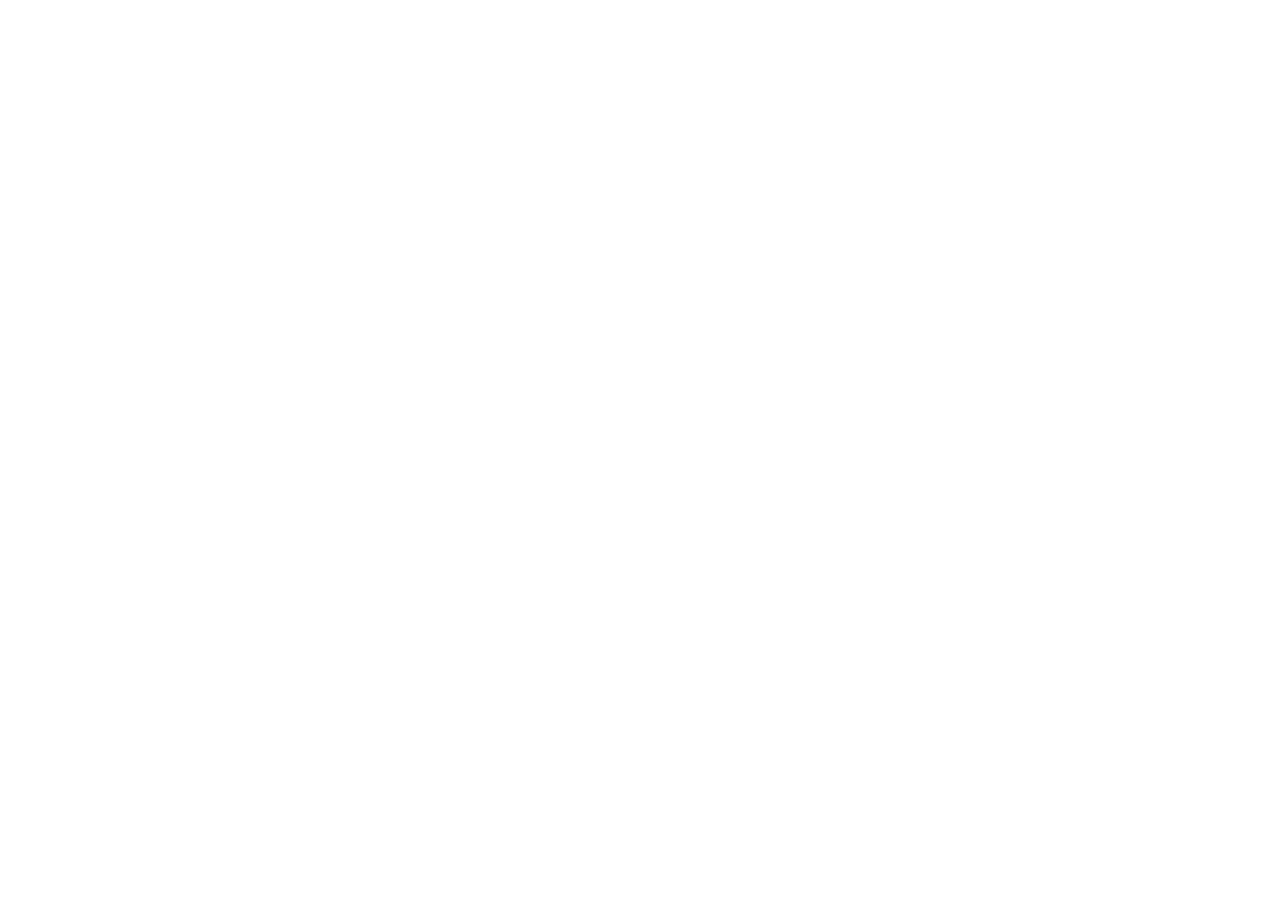
==== ObsidianOnePage/index.html @ 31cb517f "Start obsidian onepage website" ====
<!DOCTYPE html>
<html lang="en">
<head>
    <meta charset="UTF-8">
    <meta name="viewport" content="width=device-width, initial-scale=1.0">
    <title>Obsidian onepage website</title>
</head>
<body>
    <header>
        
    </header>
</body>
</html>
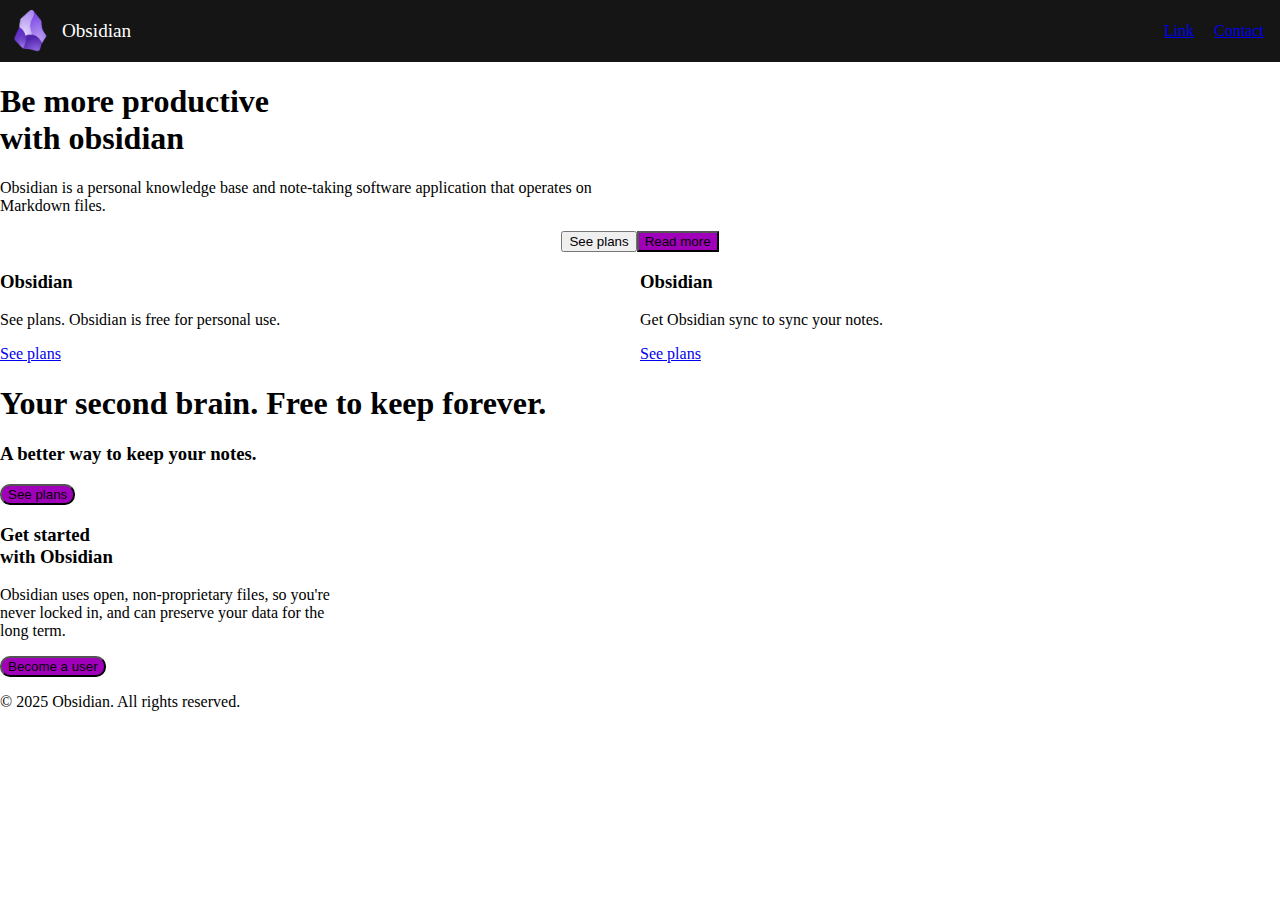
==== commit b2910218: "Full unfinished Obsidian single page website." ====
--- a/ObsidianOnePage/index.html
+++ b/ObsidianOnePage/index.html
@@ -1,13 +1,71 @@
 <!DOCTYPE html>
 <html lang="en">
+
 <head>
     <meta charset="UTF-8">
     <meta name="viewport" content="width=device-width, initial-scale=1.0">
     <title>Obsidian onepage website</title>
+    <link rel="stylesheet" href="style.css">
 </head>
+
 <body>
     <header>
-        
+        <div class="header-parent">
+
+            <div class="logo-parent">
+                <img class="header-child-logo-img" src="./assets/obsidian_logo1.png" alt="Obsidian logo" />
+                <span class="header-child-logo-txt">Obsidian</span>
+            </div>
+            <div class="header-child-link">
+                <a href="#">Link</a>
+                <a href="#">Contact</a>
+            </div>
+
+
+        </div>
     </header>
+
+    <h1 class="obsidian-header">
+        Be more productive<br>with obsidian
+    </h1>
+    <p>
+        Obsidian is a personal knowledge base and note-taking software application that operates on
+        <br>Markdown files.
+    </p>
+    <div class="top-body-button-parent">
+        <button>See plans</button>
+        <button style="background-color:#A000B9">Read more</button>
+    </div>
+
+    <div class="gradient-center-panel">
+
+        <div class="center-panel">
+            <div class="text-box">
+                <h3>Obsidian</h3>
+                <p>See plans. Obsidian is free for personal use.</p>
+                <a href="#">See plans</a>
+            </div>
+            <div class="text-box">
+                <h3>Obsidian</h3>
+                <p>Get Obsidian sync to sync your notes.</p>
+                <a href="#">See plans</a>
+            </div>
+        </div>
+        <h1>Your second brain. Free to keep forever.</h1>
+        <h3>A better way to keep your notes.</h3>
+        <button style="background-color:#A000B9; border-radius: 10px;">See plans</button>
+    </div>
+
+    <h3>Get started<br>with Obsidian</h3>
+    <p>
+        Obsidian uses open, non-proprietary files, so you're
+        <br>never locked in, and can preserve your data for the
+        <br>long term.
+    </p>
+    <button style="background-color: #A000B9; border-radius:10px;">
+        Become a user
+    </button>
+    <p>© 2025 Obsidian. All rights reserved.</p>
 </body>
+
 </html>--- a/ObsidianOnePage/style.css
+++ b/ObsidianOnePage/style.css
@@ -0,0 +1,50 @@
+body{
+    margin:0;
+    padding:0;
+}
+.header-parent{
+    display: flex;
+    background-color:#151515; 
+    width:100%;
+}
+
+.logo-parent{
+    display: flex;
+}
+
+.header-child-logo-img{
+    margin:5%;
+    width:50px;
+    height:auto;
+}
+
+.header-child-logo-txt{
+    font-size: larger;
+    align-items:center;
+    align-content: center;
+    color:white;
+}
+
+.header-child-link{
+    display:flex;
+    justify-content: flex-end;
+    gap:20px;
+    margin-left: auto;
+    margin-right: 1rem;
+    align-items: center;
+}
+
+.top-body-button-parent{
+    color:white;
+    display:flex;
+    justify-content: center;
+}
+
+.center-panel{
+    display:flex;
+    align-items: center;
+}
+
+.text-box{
+    flex:1;
+}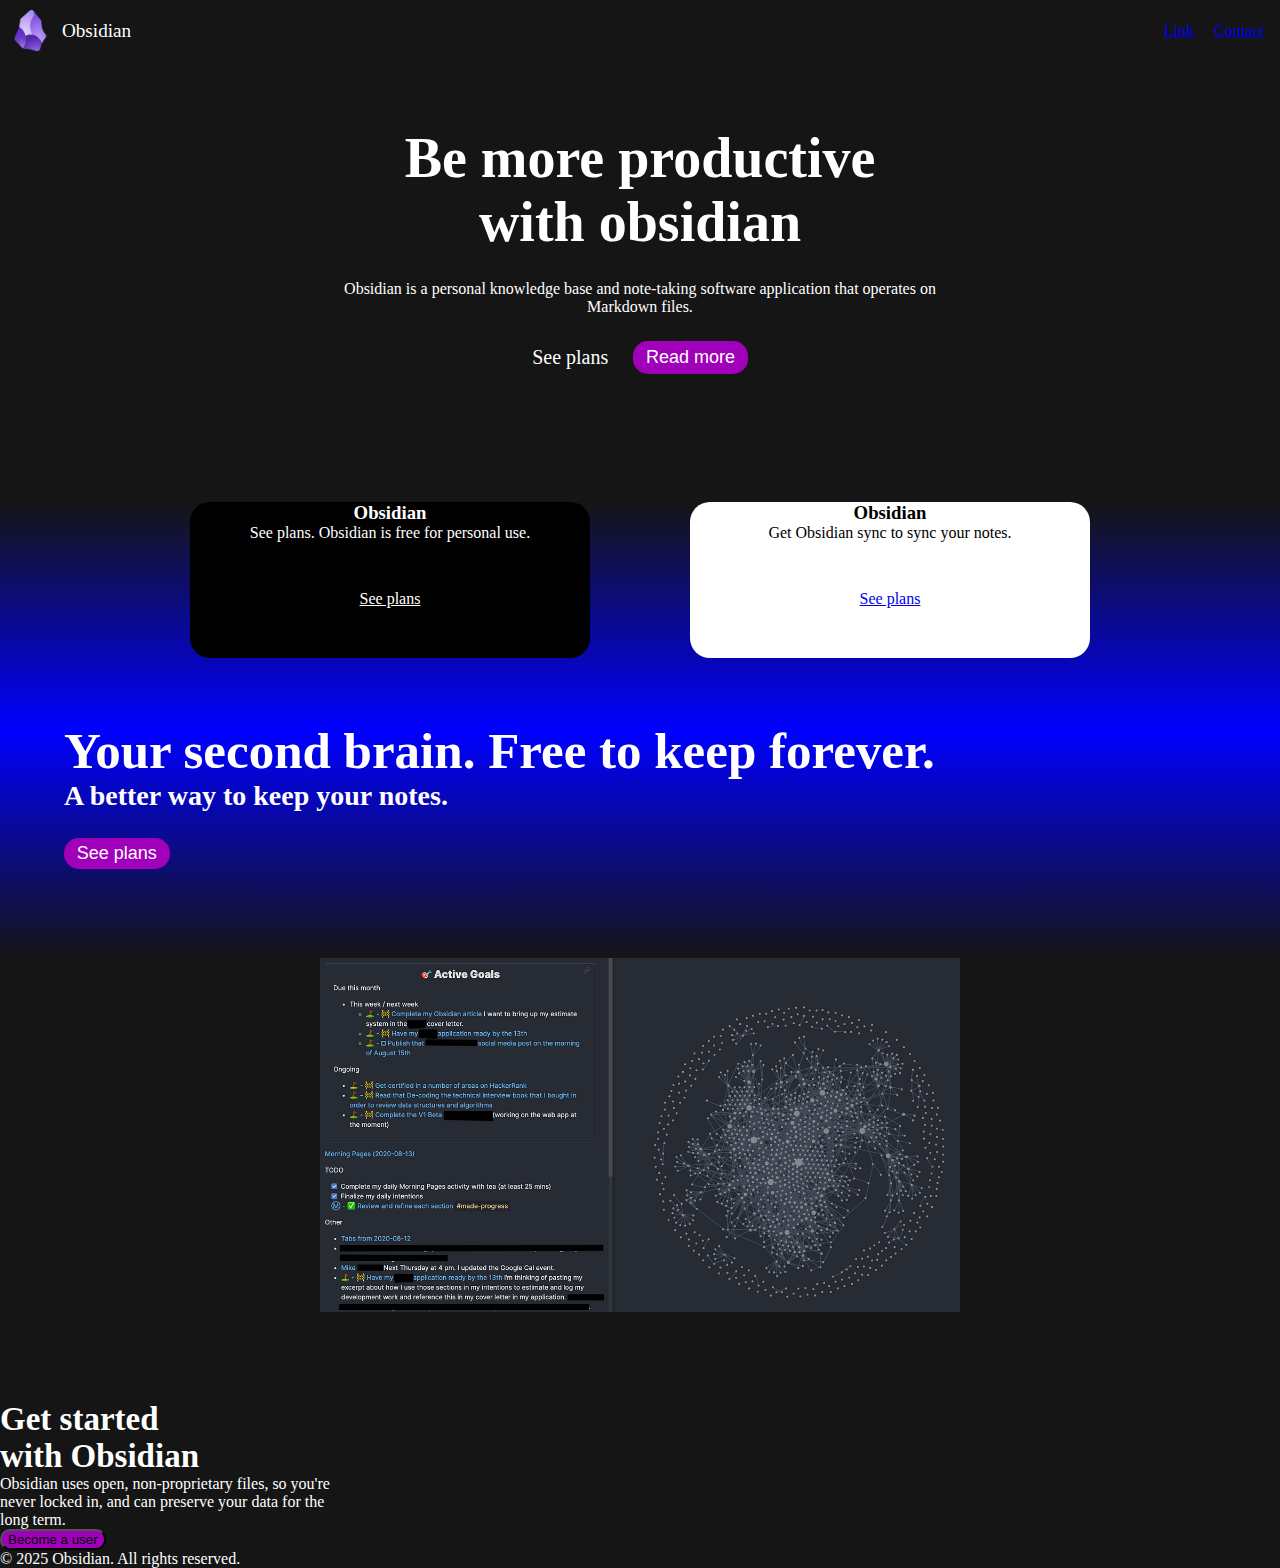
==== commit 5d58e3f8: "Finished top and middle of Obsidian site, added an image." ====
--- a/ObsidianOnePage/index.html
+++ b/ObsidianOnePage/index.html
@@ -24,48 +24,54 @@
 
         </div>
     </header>
-
-    <h1 class="obsidian-header">
-        Be more productive<br>with obsidian
-    </h1>
-    <p>
-        Obsidian is a personal knowledge base and note-taking software application that operates on
-        <br>Markdown files.
-    </p>
-    <div class="top-body-button-parent">
-        <button>See plans</button>
-        <button style="background-color:#A000B9">Read more</button>
+    <div class="top-part">
+        <h1 style="font-size: 56px; padding-top:5%; padding-bottom: 2%; text-align:center; ">
+            Be more productive<br>with obsidian
+        </h1>
+        <p style="color: white; text-align:center;">
+            Obsidian is a personal knowledge base and note-taking software application that operates on
+            <br>Markdown files.
+        </p>
+        <div class="top-body-button-parent">
+            <a href="#" style="font-size: 20px; color: white; text-decoration: none; padding: 5px 0 5px 0;">See plans</a>
+            <button class="purple-button" href="#">Read more</button>
+        </div>
     </div>
-
     <div class="gradient-center-panel">
 
         <div class="center-panel">
-            <div class="text-box">
+            <div class="text-box" style="background-color: black;">
+                <h3 style="color:white;">Obsidian</h3>
+                <p style="color:white; padding-bottom: 12%;">See plans. Obsidian is free for personal use.</p>
+                <a href="#" style="color:white;">See plans</a>
+            </div>
+            <div class="text-box" style="background-color: white;;">
                 <h3>Obsidian</h3>
-                <p>See plans. Obsidian is free for personal use.</p>
-                <a href="#">See plans</a>
-            </div>
-            <div class="text-box">
-                <h3>Obsidian</h3>
-                <p>Get Obsidian sync to sync your notes.</p>
+                <p style="color: black; padding-bottom:12% ;">Get Obsidian sync to sync your notes.</p>
                 <a href="#">See plans</a>
             </div>
         </div>
-        <h1>Your second brain. Free to keep forever.</h1>
-        <h3>A better way to keep your notes.</h3>
-        <button style="background-color:#A000B9; border-radius: 10px;">See plans</button>
+        <h1 style="font-size: 51px; padding-top: 5%; margin-left: 5%;">Your second brain. Free to keep forever.</h1>
+        <h3 style="font-size:28px; color: white; margin-left: 5%;">A better way to keep your notes.</h3>
+        <button class="purple-button" style="margin: 2% 0 7% 5%">See plans</button>
     </div>
-
-    <h3>Get started<br>with Obsidian</h3>
-    <p>
-        Obsidian uses open, non-proprietary files, so you're
-        <br>never locked in, and can preserve your data for the
-        <br>long term.
-    </p>
-    <button style="background-color: #A000B9; border-radius:10px;">
-        Become a user
-    </button>
-    <p>© 2025 Obsidian. All rights reserved.</p>
+    <div class="obsidian-img-class">
+        <img src="./assets/Obsidian example photo.png" class="obsidian-img-class-img" style="background-color: transparent;">
+    </div>
+   
+    <div class="bottom-part">
+        <h2 style="font-size:33px; color: white;">Get started<br>with Obsidian</h2>
+        <p>
+            Obsidian uses open, non-proprietary files, so you're
+            <br>never locked in, and can preserve your data for the
+            <br>long term.
+        </p>
+        <button style="background-color: #A000B9; border-radius:10px;">
+            Become a user
+        </button>
+        <p>© 2025 Obsidian. All rights reserved.</p>
+    </div>
+    
 </body>
 
 </html>--- a/ObsidianOnePage/style.css
+++ b/ObsidianOnePage/style.css
@@ -38,13 +38,85 @@
     color:white;
     display:flex;
     justify-content: center;
+    padding-bottom:10%;
+    padding-top:2%;
+    gap: 25px;
 }
 
 .center-panel{
     display:flex;
     align-items: center;
+    max-width:1000px;
+    margin: 0 auto;
 }
 
 .text-box{
     flex:1;
+    align-items: center;
+    text-align:center;
+    border-radius: 20px;
+    margin-left: 5%;
+    margin-right: 5%;
+    padding-bottom: 5%;
+    
+}
+
+p{
+    font-size: 16px;
+    color: white;
+}
+
+h1{
+    color:white;
+}
+
+.top-part{
+    background-color:#151515;
+}
+
+.plans-a{
+    padding-bottom:1%;
+}
+
+.gradient-center-panel{
+    background-color:#151515;
+    background-image: linear-gradient(#151515, blue, #151515);
+}
+
+.bottom-part{
+    background-color: #151515;
+}
+
+h1, h2, h3, p {
+    margin: 0;
+}
+
+.top-part,
+.gradient-center-panel,
+.bottom-part {
+  margin: 0;
+  padding: 0;
+}
+
+.obsidian-img-class{
+    background-color: #151515;
+    padding-bottom: 7%;
+
+}
+
+.obsidian-img-class-img{
+    display: block;
+    margin-left: auto;
+    margin-right: auto;
+    width: 50%;
+}
+
+.purple-button{
+    background-color:#A000B9;
+    font-size: 18px;
+    border-radius: 15px;
+    color: white;
+    padding: 5px 1% 5px 1%;
+    border: none;
+    font-weight: 500;
 }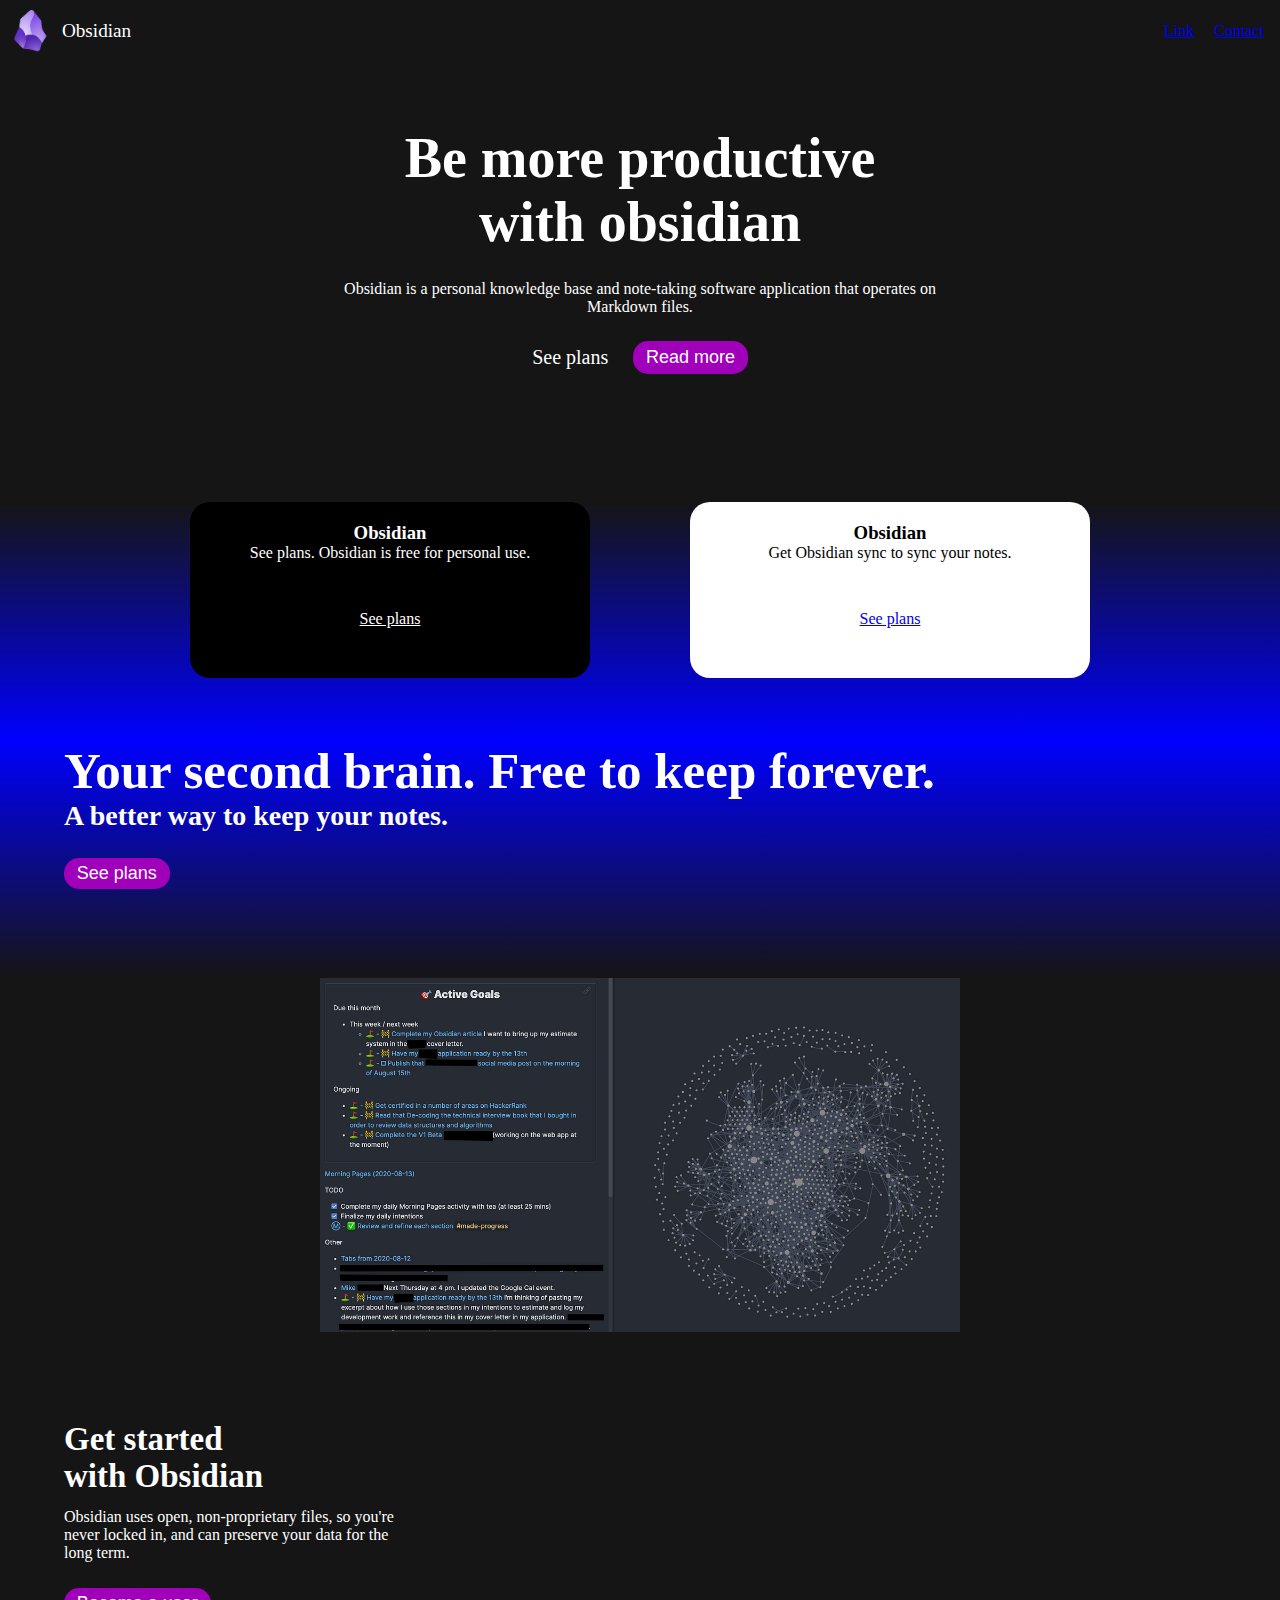
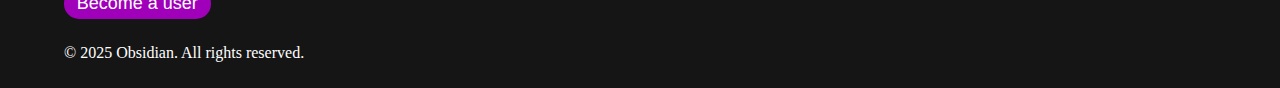
==== commit 2c95d796: "Finsihed design on Obsidian one page site" ====
--- a/ObsidianOnePage/index.html
+++ b/ObsidianOnePage/index.html
@@ -60,16 +60,16 @@
     </div>
    
     <div class="bottom-part">
-        <h2 style="font-size:33px; color: white;">Get started<br>with Obsidian</h2>
-        <p>
+        <h2 style="font-size:33px; color: white; margin-left: 5%">Get started<br>with Obsidian</h2>
+        <p style="margin: 1% 0 2% 5%;">
             Obsidian uses open, non-proprietary files, so you're
             <br>never locked in, and can preserve your data for the
             <br>long term.
         </p>
-        <button style="background-color: #A000B9; border-radius:10px;">
+        <button class="purple-button" style="margin: 0 0 2% 5%;">
             Become a user
         </button>
-        <p>© 2025 Obsidian. All rights reserved.</p>
+        <p style="padding: 0 0 2% 5%;">© 2025 Obsidian. All rights reserved.</p>
     </div>
     
 </body>
--- a/ObsidianOnePage/style.css
+++ b/ObsidianOnePage/style.css
@@ -58,6 +58,7 @@
     margin-left: 5%;
     margin-right: 5%;
     padding-bottom: 5%;
+    padding-top: 2%;
     
 }
 
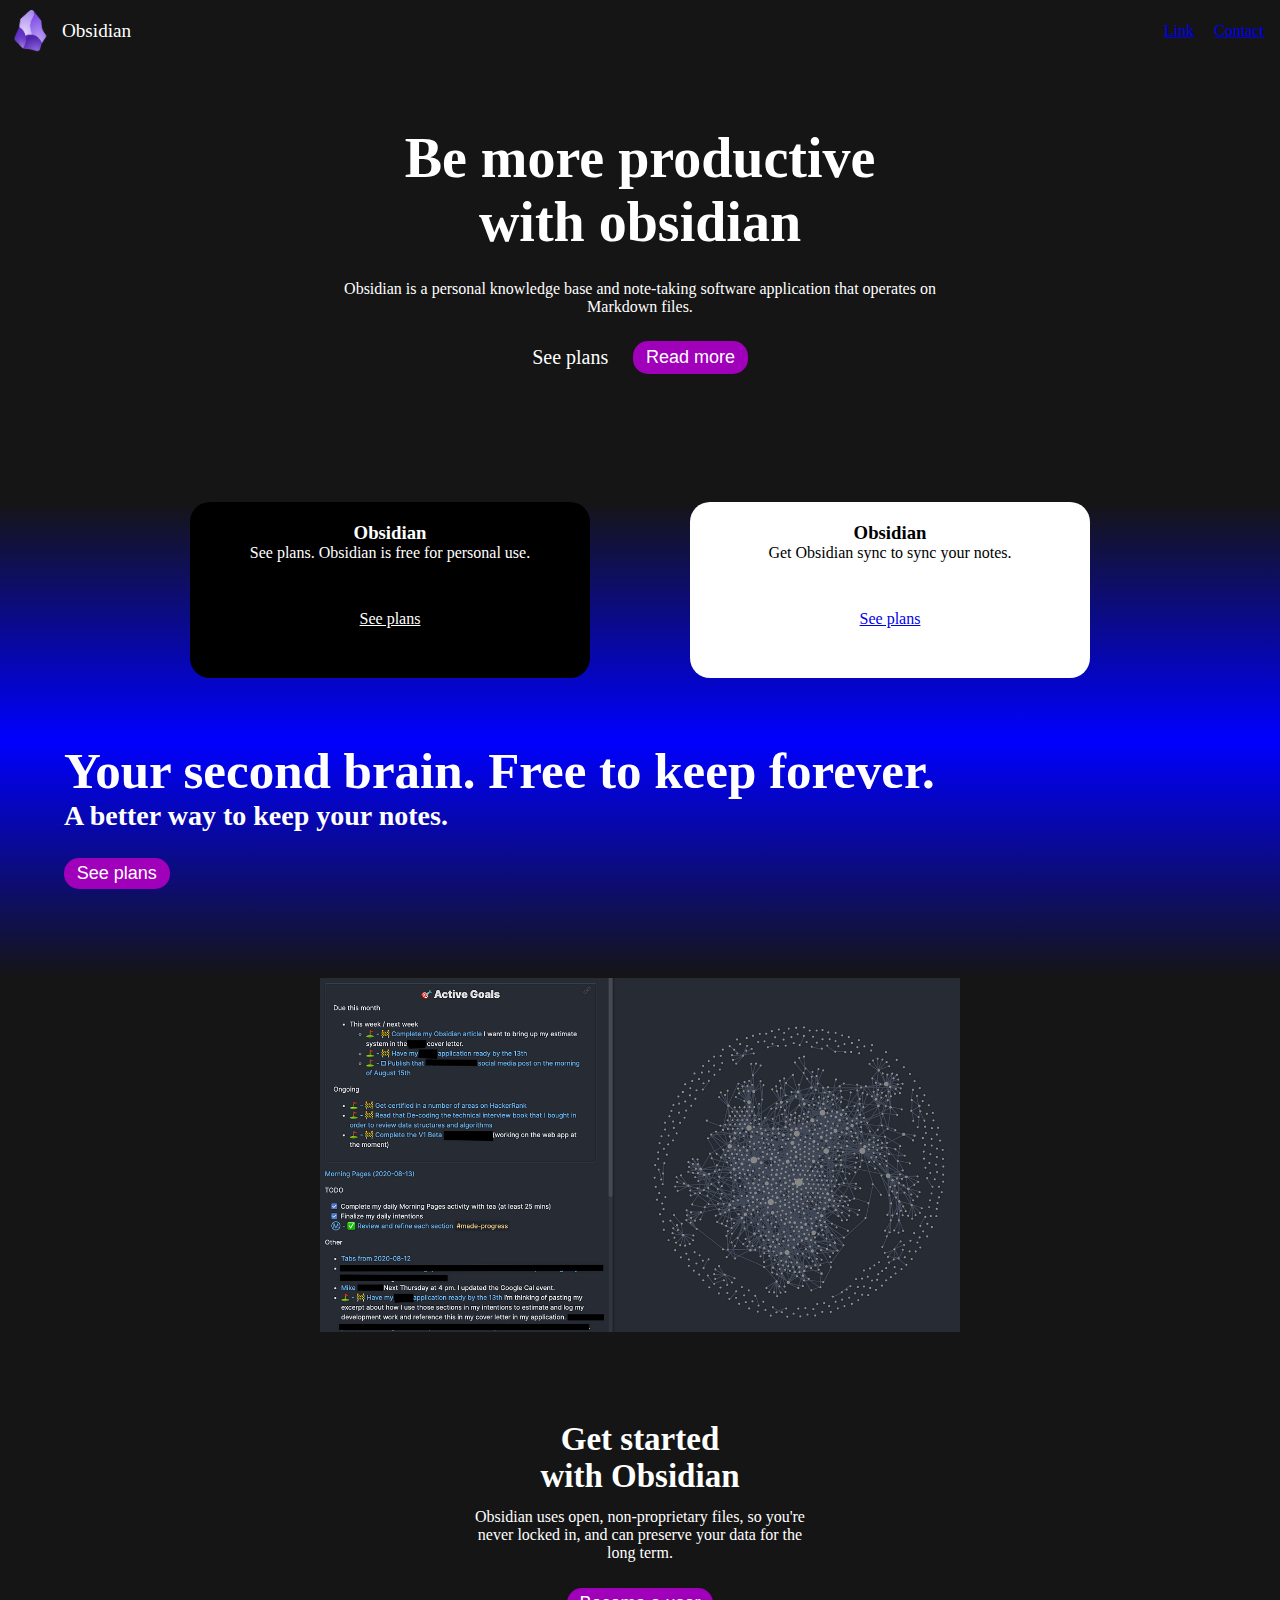
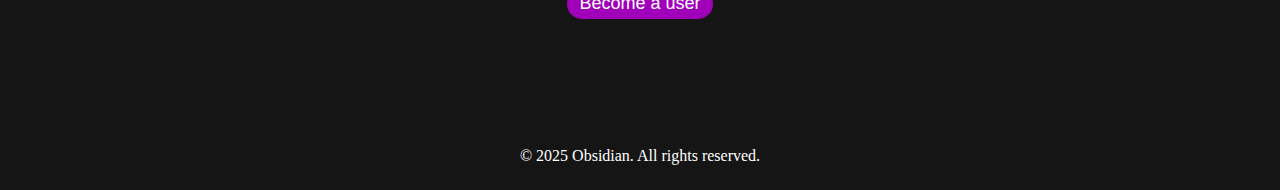
==== commit 1a8f66f3: "Actually finalized the page to look the same as the figma design" ====
--- a/ObsidianOnePage/index.html
+++ b/ObsidianOnePage/index.html
@@ -60,16 +60,19 @@
     </div>
    
     <div class="bottom-part">
-        <h2 style="font-size:33px; color: white; margin-left: 5%">Get started<br>with Obsidian</h2>
-        <p style="margin: 1% 0 2% 5%;">
+        <h2 style="font-size:33px; color: white; text-align: center;">Get started<br>with Obsidian</h2>
+        <p style="margin: 1% 0 2% 0; text-align: center;">
             Obsidian uses open, non-proprietary files, so you're
             <br>never locked in, and can preserve your data for the
             <br>long term.
         </p>
-        <button class="purple-button" style="margin: 0 0 2% 5%;">
-            Become a user
-        </button>
-        <p style="padding: 0 0 2% 5%;">© 2025 Obsidian. All rights reserved.</p>
+        <div style="text-align: center;">
+            <button href="#" class="purple-button" style="margin-bottom: 10%;">
+                Become a user
+            </button>
+        </div>
+        
+        <p style="padding-bottom: 2%; text-align: center;">© 2025 Obsidian. All rights reserved.</p>
     </div>
     
 </body>
--- a/ObsidianOnePage/style.css
+++ b/ObsidianOnePage/style.css
@@ -120,4 +120,4 @@
     padding: 5px 1% 5px 1%;
     border: none;
     font-weight: 500;
-}+}
